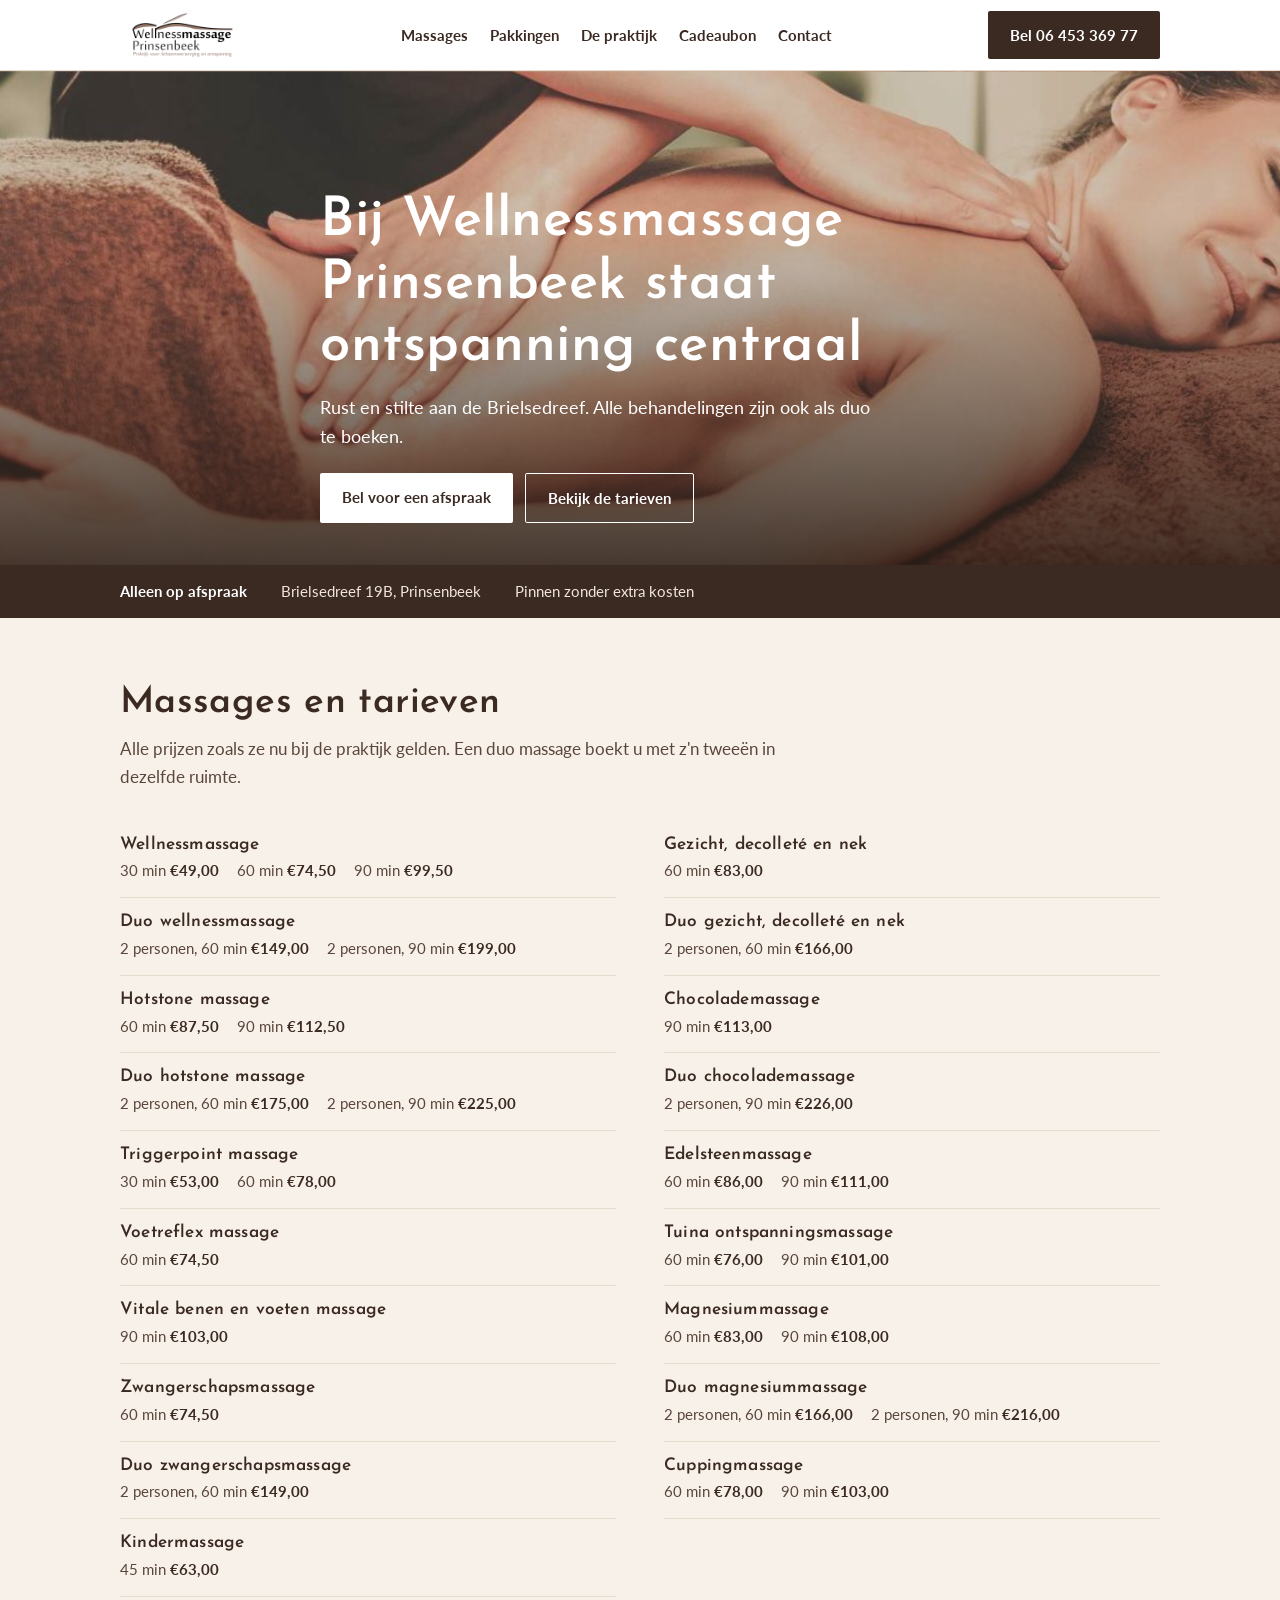
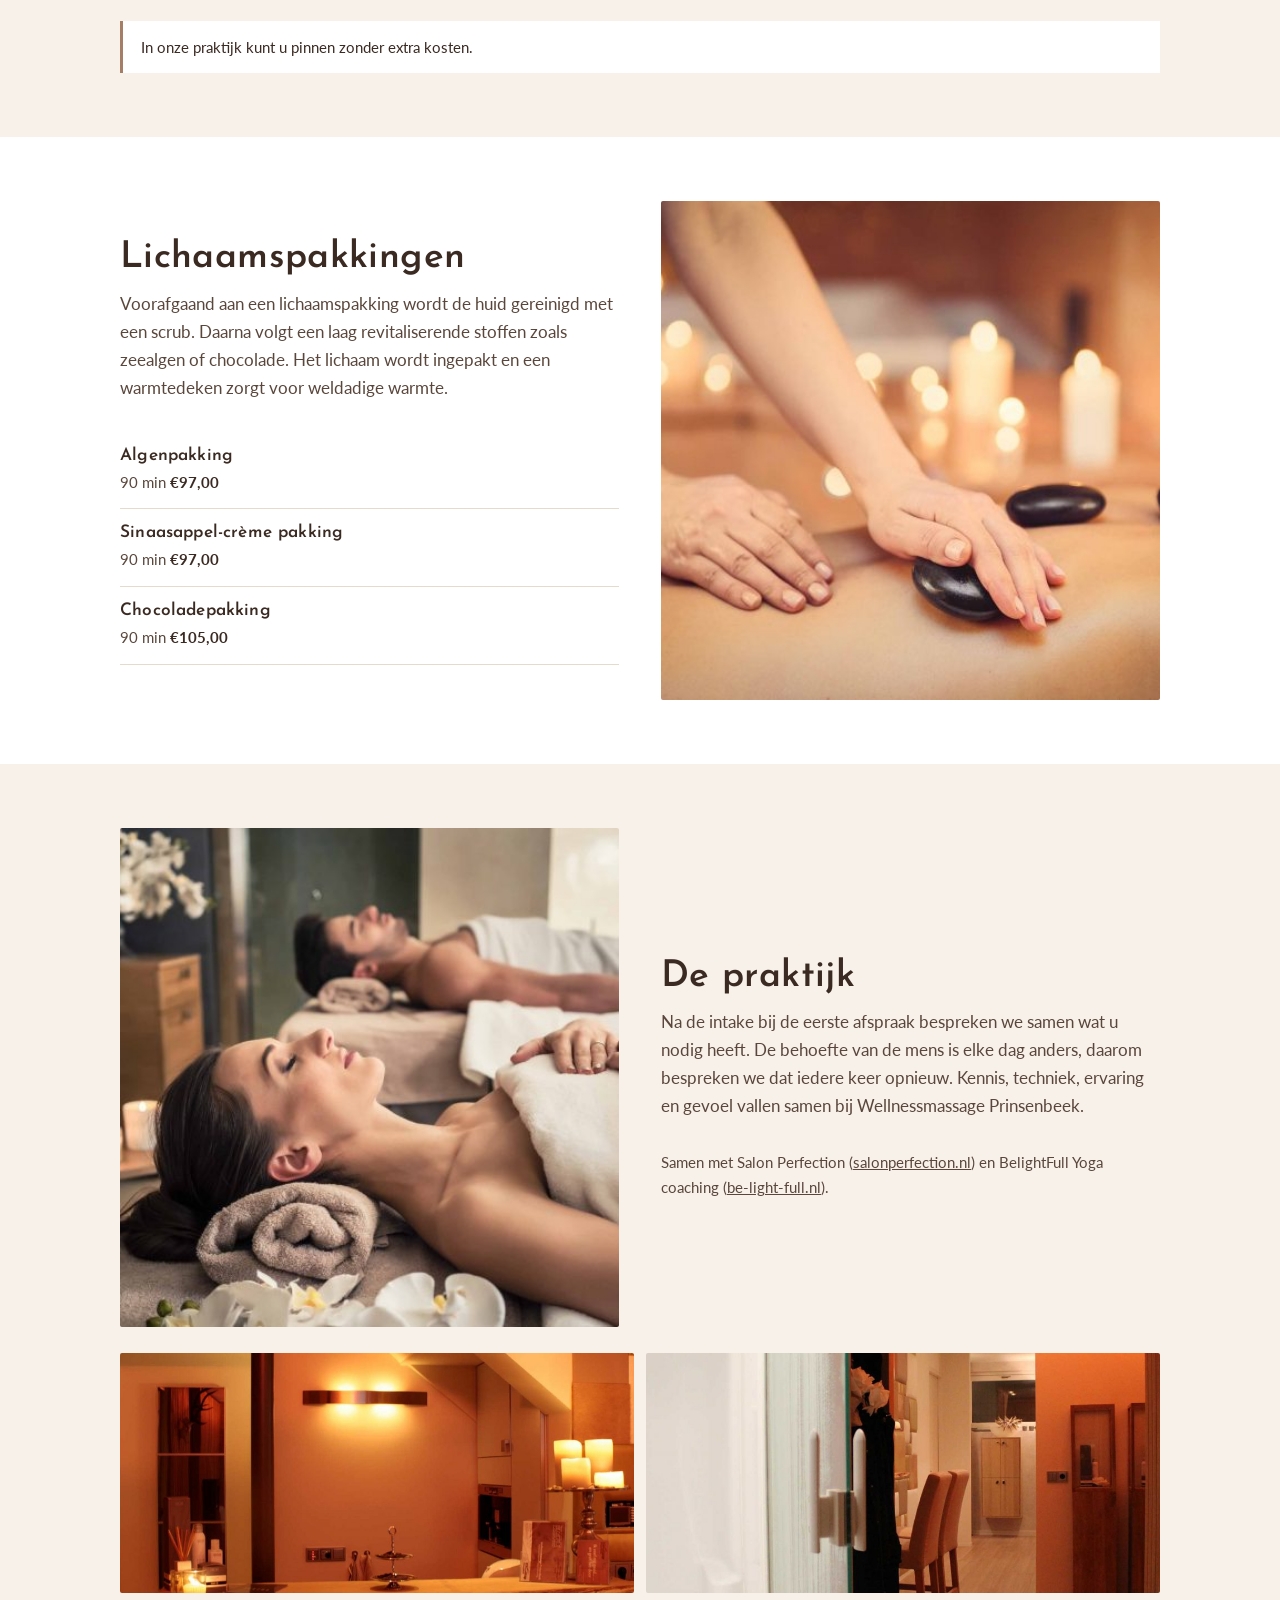
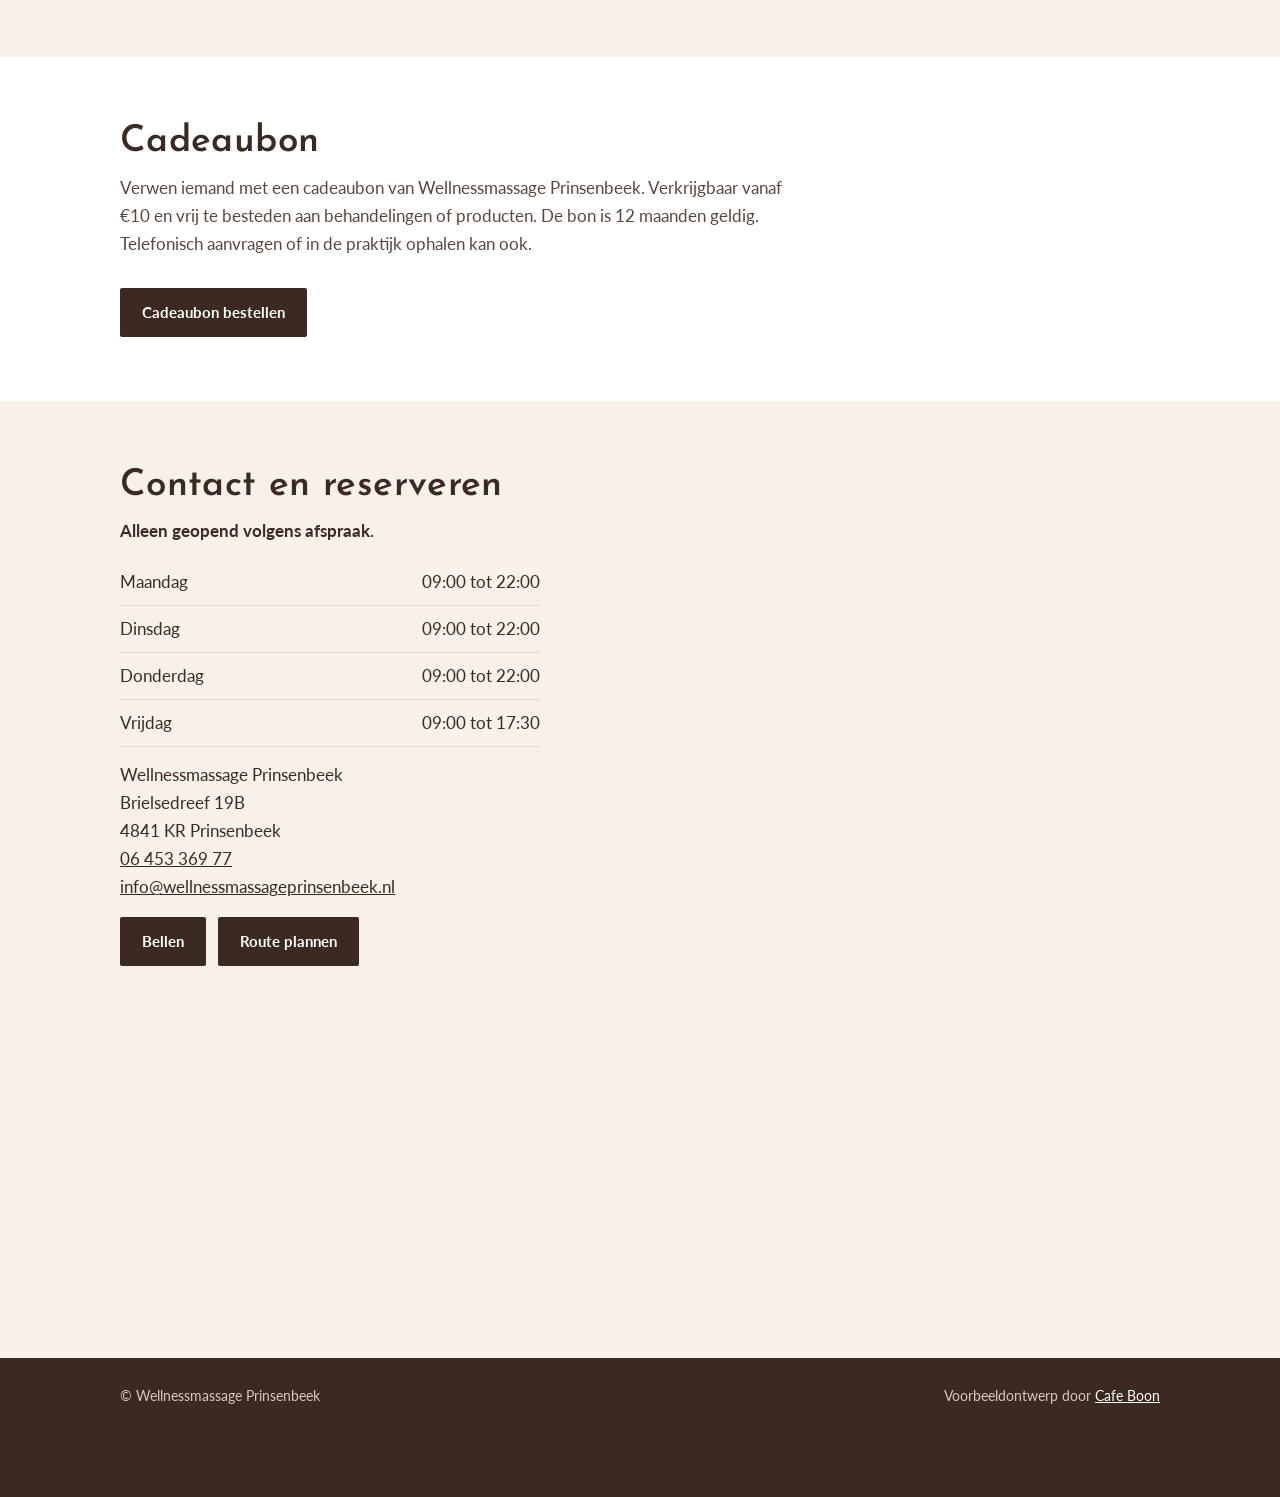
==== index.html @ ee611345 "Voorbeeldwebsite Wellnessmassage Prinsenbeek" ====
<!doctype html>
<html lang="nl"><head>
<meta charset="utf-8"><meta name="viewport" content="width=device-width,initial-scale=1">
<title>Wellnessmassage Prinsenbeek | Praktijk voor lichaamsverzorging en ontspanning</title>
<meta name="description" content="Wellnessmassage Prinsenbeek aan de Brielsedreef 19B. Alle massages en lichaamspakkingen met prijzen, ook als duo te boeken. Alleen op afspraak.">
<meta name="robots" content="noindex">
<meta property="og:title" content="Wellnessmassage Prinsenbeek"><meta property="og:description" content="Praktijk voor lichaamsverzorging en ontspanning in Prinsenbeek. Alle behandelingen ook als duo te boeken.">
<meta property="og:image" content="https://wellnessmassageprinsenbeek.cafeboon.com/images/og.jpg"><meta property="og:type" content="website">
<link rel="icon" href="images/favicon.png">
<link rel="preconnect" href="https://fonts.googleapis.com"><link rel="preconnect" href="https://fonts.gstatic.com" crossorigin>
<link href="https://fonts.googleapis.com/css2?family=Josefin+Sans:wght@600;700&family=Lato:wght@400;700&display=swap" rel="stylesheet">
<link rel="stylesheet" href="style.css">
</head><body>
<header><div class="wrap"><a href="#top"><img src="images/logo.png" alt="Wellnessmassage Prinsenbeek"></a>
<nav><a href="#massages">Massages</a><a href="#pakkingen">Pakkingen</a><a href="#praktijk">De praktijk</a><a href="#cadeaubon">Cadeaubon</a><a href="#contact">Contact</a></nav>
<a class="btn" href="tel:+31645336977">Bel 06 453 369 77</a></div></header>
<main id="top">
<div class="hero"><div class="wrap"><h1>Bij Wellnessmassage Prinsenbeek staat ontspanning centraal</h1>
<p>Rust en stilte aan de Brielsedreef. Alle behandelingen zijn ook als duo te boeken.</p>
<div class="acties"><a class="btn" href="tel:+31645336977">Bel voor een afspraak</a><a class="btn licht" href="#massages">Bekijk de tarieven</a></div></div></div>
<div class="info"><div class="wrap"><span><b>Alleen op afspraak</b></span><span>Brielsedreef 19B, Prinsenbeek</span><span>Pinnen zonder extra kosten</span></div></div>

<section id="massages"><div class="wrap"><h2>Massages en tarieven</h2>
<p class="intro">Alle prijzen zoals ze nu bij de praktijk gelden. Een duo massage boekt u met z&#39;n tweeën in dezelfde ruimte.</p>
<div class="prijzen"><div><div class="rij"><h3>Wellnessmassage</h3><div class="opties"><span>30 min<b>€49,00</b></span><span>60 min<b>€74,50</b></span><span>90 min<b>€99,50</b></span></div></div><div class="rij"><h3>Duo wellnessmassage</h3><div class="opties"><span>2 personen, 60 min<b>€149,00</b></span><span>2 personen, 90 min<b>€199,00</b></span></div></div><div class="rij"><h3>Hotstone massage</h3><div class="opties"><span>60 min<b>€87,50</b></span><span>90 min<b>€112,50</b></span></div></div><div class="rij"><h3>Duo hotstone massage</h3><div class="opties"><span>2 personen, 60 min<b>€175,00</b></span><span>2 personen, 90 min<b>€225,00</b></span></div></div><div class="rij"><h3>Triggerpoint massage</h3><div class="opties"><span>30 min<b>€53,00</b></span><span>60 min<b>€78,00</b></span></div></div><div class="rij"><h3>Voetreflex massage</h3><div class="opties"><span>60 min<b>€74,50</b></span></div></div><div class="rij"><h3>Vitale benen en voeten massage</h3><div class="opties"><span>90 min<b>€103,00</b></span></div></div><div class="rij"><h3>Zwangerschapsmassage</h3><div class="opties"><span>60 min<b>€74,50</b></span></div></div><div class="rij"><h3>Duo zwangerschapsmassage</h3><div class="opties"><span>2 personen, 60 min<b>€149,00</b></span></div></div><div class="rij"><h3>Kindermassage</h3><div class="opties"><span>45 min<b>€63,00</b></span></div></div></div><div><div class="rij"><h3>Gezicht, decolleté en nek</h3><div class="opties"><span>60 min<b>€83,00</b></span></div></div><div class="rij"><h3>Duo gezicht, decolleté en nek</h3><div class="opties"><span>2 personen, 60 min<b>€166,00</b></span></div></div><div class="rij"><h3>Chocolademassage</h3><div class="opties"><span>90 min<b>€113,00</b></span></div></div><div class="rij"><h3>Duo chocolademassage</h3><div class="opties"><span>2 personen, 90 min<b>€226,00</b></span></div></div><div class="rij"><h3>Edelsteenmassage</h3><div class="opties"><span>60 min<b>€86,00</b></span><span>90 min<b>€111,00</b></span></div></div><div class="rij"><h3>Tuina ontspanningsmassage</h3><div class="opties"><span>60 min<b>€76,00</b></span><span>90 min<b>€101,00</b></span></div></div><div class="rij"><h3>Magnesiummassage</h3><div class="opties"><span>60 min<b>€83,00</b></span><span>90 min<b>€108,00</b></span></div></div><div class="rij"><h3>Duo magnesiummassage</h3><div class="opties"><span>2 personen, 60 min<b>€166,00</b></span><span>2 personen, 90 min<b>€216,00</b></span></div></div><div class="rij"><h3>Cuppingmassage</h3><div class="opties"><span>60 min<b>€78,00</b></span><span>90 min<b>€103,00</b></span></div></div></div></div>
<p class="pin">In onze praktijk kunt u pinnen zonder extra kosten.</p></div></section>

<section id="pakkingen" class="wit"><div class="wrap"><div class="uit"><div>
<h2>Lichaamspakkingen</h2>
<p class="intro">Voorafgaand aan een lichaamspakking wordt de huid gereinigd met een scrub. Daarna volgt een laag revitaliserende stoffen zoals zeealgen of chocolade. Het lichaam wordt ingepakt en een warmtedeken zorgt voor weldadige warmte.</p>
<div><div class="rij"><h3>Algenpakking</h3><div class="opties"><span>90 min<b>€97,00</b></span></div></div><div class="rij"><h3>Sinaasappel-crème pakking</h3><div class="opties"><span>90 min<b>€97,00</b></span></div></div><div class="rij"><h3>Chocoladepakking</h3><div class="opties"><span>90 min<b>€105,00</b></span></div></div></div></div>
<img src="images/hotstone.jpg" alt="Hotstone massage" loading="lazy"></div></div></section>

<section id="praktijk"><div class="wrap"><div class="uit"><img src="images/duo.jpg" alt="Duo massage" loading="lazy"><div>
<h2>De praktijk</h2>
<p class="intro">Na de intake bij de eerste afspraak bespreken we samen wat u nodig heeft. De behoefte van de mens is elke dag anders, daarom bespreken we dat iedere keer opnieuw. Kennis, techniek, ervaring en gevoel vallen samen bij Wellnessmassage Prinsenbeek.</p>
<p class="partners">Samen met Salon Perfection (<a href="https://salonperfection.nl" rel="noopener">salonperfection.nl</a>) en BelightFull Yoga coaching (<a href="https://be-light-full.nl" rel="noopener">be-light-full.nl</a>).</p></div></div>
<div class="fotos"><img src="images/foto3.jpg" alt="Binnenkant van de praktijk" loading="lazy"><img src="images/foto4.jpg" alt="Gang in de praktijk" loading="lazy"></div></div></section>

<section id="cadeaubon" class="wit"><div class="wrap"><h2>Cadeaubon</h2>
<p class="intro">Verwen iemand met een cadeaubon van Wellnessmassage Prinsenbeek. Verkrijgbaar vanaf €10 en vrij te besteden aan behandelingen of producten. De bon is 12 maanden geldig. Telefonisch aanvragen of in de praktijk ophalen kan ook.</p>
<a class="btn" href="tel:+31645336977">Cadeaubon bestellen</a></div></section>

<section id="contact"><div class="wrap"><div class="contact"><div>
<h2>Contact en reserveren</h2>
<p><b>Alleen geopend volgens afspraak.</b></p>
<table class="uren" id="uren">
<tr data-d="1"><td>Maandag</td><td>09:00 tot 22:00</td></tr>
<tr data-d="2"><td>Dinsdag</td><td>09:00 tot 22:00</td></tr>
<tr data-d="4"><td>Donderdag</td><td>09:00 tot 22:00</td></tr>
<tr data-d="5"><td>Vrijdag</td><td>09:00 tot 17:30</td></tr></table>
<p>Wellnessmassage Prinsenbeek<br>Brielsedreef 19B<br>4841 KR Prinsenbeek<br>
<a href="tel:+31645336977">06 453 369 77</a><br><a href="mailto:info@wellnessmassageprinsenbeek.nl">info@wellnessmassageprinsenbeek.nl</a></p>
<div class="kaartlijn"><a class="btn" href="tel:+31645336977">Bellen</a>
<a class="btn" href="https://www.google.com/maps/dir/?api=1&destination=Brielsedreef+19B+4841+KR+Prinsenbeek" rel="noopener">Route plannen</a></div>
<iframe title="Kaart" loading="lazy" src="https://maps.google.com/maps?q=Brielsedreef+19B+4841+KR+Prinsenbeek&output=embed"></iframe></div></div></section>
</main>
<footer><div class="wrap"><span>&copy; Wellnessmassage Prinsenbeek</span><span>Voorbeeldontwerp door <a href="https://cafeboon.com">Cafe Boon</a></span></div></footer>
<div class="balk"><a href="tel:+31645336977">Bel</a><a href="https://www.google.com/maps/dir/?api=1&destination=Brielsedreef+19B+4841+KR+Prinsenbeek">Route</a><a href="#massages">Tarieven</a></div>
<script>var d=new Date().getDay(),r=document.querySelector('#uren tr[data-d="'+d+'"]');if(r)r.className='vandaag';</script>
</body></html>
---- style.css ----
:root{--bruin:#3b2a22;--tan:#a47f66;--tan-d:#7d5c47;--room:#f7f1ea;--wit:#fff;--lijn:#e6dacd}
*{box-sizing:border-box;margin:0;padding:0}
html{scroll-behavior:smooth}
body{font-family:'Lato',sans-serif;color:var(--bruin);background:var(--room);line-height:1.65;font-size:17px}
img{max-width:100%;display:block}
a{color:inherit}
h1,h2,h3{font-family:'Josefin Sans',sans-serif;font-weight:600;line-height:1.15;letter-spacing:.01em}
.wrap{max-width:1080px;margin:0 auto;padding:0 20px}
header{background:var(--wit);border-bottom:1px solid var(--lijn);position:sticky;top:0;z-index:10}
header .wrap{display:flex;align-items:center;justify-content:space-between;gap:16px;padding-top:8px;padding-bottom:8px}
header img{height:54px;width:auto}
nav{display:flex;gap:22px;font-size:15px}
nav a{text-decoration:none;font-weight:700}
nav a:hover{color:var(--tan-d)}
.btn{display:inline-block;background:var(--bruin);color:#fff;padding:12px 22px;border-radius:2px;text-decoration:none;font-weight:700;font-size:15px}
.btn:hover{background:var(--tan-d)}
.btn.licht{background:transparent;border:1px solid #fff}
.hero{position:relative;color:#fff;min-height:440px;display:flex;align-items:flex-end;background:#2a1d17 url(images/hero.jpg) center/cover}
.hero:before{content:"";position:absolute;inset:0;background:linear-gradient(0deg,rgba(35,22,16,.82),rgba(35,22,16,.15) 70%)}
.hero .wrap{position:relative;padding-bottom:42px;padding-top:120px}
.hero h1{font-size:clamp(2rem,5vw,3.4rem);max-width:640px}
.hero p{max-width:560px;margin:14px 0 22px;font-size:1.1rem}
.hero .acties{display:flex;gap:12px;flex-wrap:wrap}
.hero .btn:not(.licht){background:#fff;color:var(--bruin)}
.info{background:var(--bruin);color:#f1e6da;font-size:15px}
.info .wrap{display:flex;gap:10px 34px;flex-wrap:wrap;padding-top:14px;padding-bottom:14px}
.info b{color:#fff}
section{padding:64px 0}
section h2{font-size:clamp(1.7rem,3.5vw,2.3rem);margin-bottom:10px}
.intro{max-width:680px;margin-bottom:30px;color:#5a463b}
.uit{display:grid;grid-template-columns:1fr 1fr;gap:42px;align-items:center}
.uit img{width:100%;border-radius:2px}
.prijzen{display:grid;grid-template-columns:1fr 1fr;gap:0 48px}
.rij{border-bottom:1px solid var(--lijn);padding:14px 0}
.rij h3{font-size:1.08rem;margin-bottom:4px}
.rij .opties{display:flex;flex-wrap:wrap;gap:4px 18px;font-size:15px;color:#5a463b}
.rij .opties span b{color:var(--bruin);margin-left:4px}
.groep{font-family:'Josefin Sans',sans-serif;font-weight:600;font-size:1.3rem;margin:34px 0 4px;color:var(--tan-d)}
.groep:first-child{margin-top:0}
.pin{margin-top:24px;background:var(--wit);border-left:3px solid var(--tan);padding:14px 18px;font-size:15px}
.wit{background:var(--wit)}
.fotos{display:grid;grid-template-columns:1fr 1fr;gap:12px;margin-top:26px}
.fotos img{width:100%;height:240px;object-fit:cover;border-radius:2px}
.uren{width:100%;max-width:420px;border-collapse:collapse;margin:14px 0}
.uren td{padding:9px 0;border-bottom:1px solid var(--lijn)}
.uren td:last-child{text-align:right}
.uren tr.vandaag{font-weight:700;color:var(--tan-d)}
.contact{display:grid;grid-template-columns:1fr 1fr;gap:42px}
.contact iframe{width:100%;height:320px;border:0;border-radius:2px}
.kaartlijn{display:flex;gap:12px;flex-wrap:wrap;margin-top:16px}
.partners{font-size:15px;color:#5a463b;margin-top:22px}
footer{background:var(--bruin);color:#d9c9b9;font-size:14px;padding:26px 0 90px}
footer .wrap{display:flex;justify-content:space-between;gap:12px;flex-wrap:wrap}
footer a{color:#fff}
.balk{display:none}
@media(max-width:760px){
 nav{display:none}
 .uit,.prijzen,.contact{grid-template-columns:1fr;gap:26px}
 .fotos img{height:150px}
 section{padding:46px 0}
 .balk{display:flex;position:fixed;left:0;right:0;bottom:0;z-index:20;background:var(--bruin);border-top:1px solid #000}
 .balk a{flex:1;text-align:center;color:#fff;text-decoration:none;font-weight:700;padding:14px 4px;font-size:15px}
 .balk a+a{border-left:1px solid #5b463a}
}
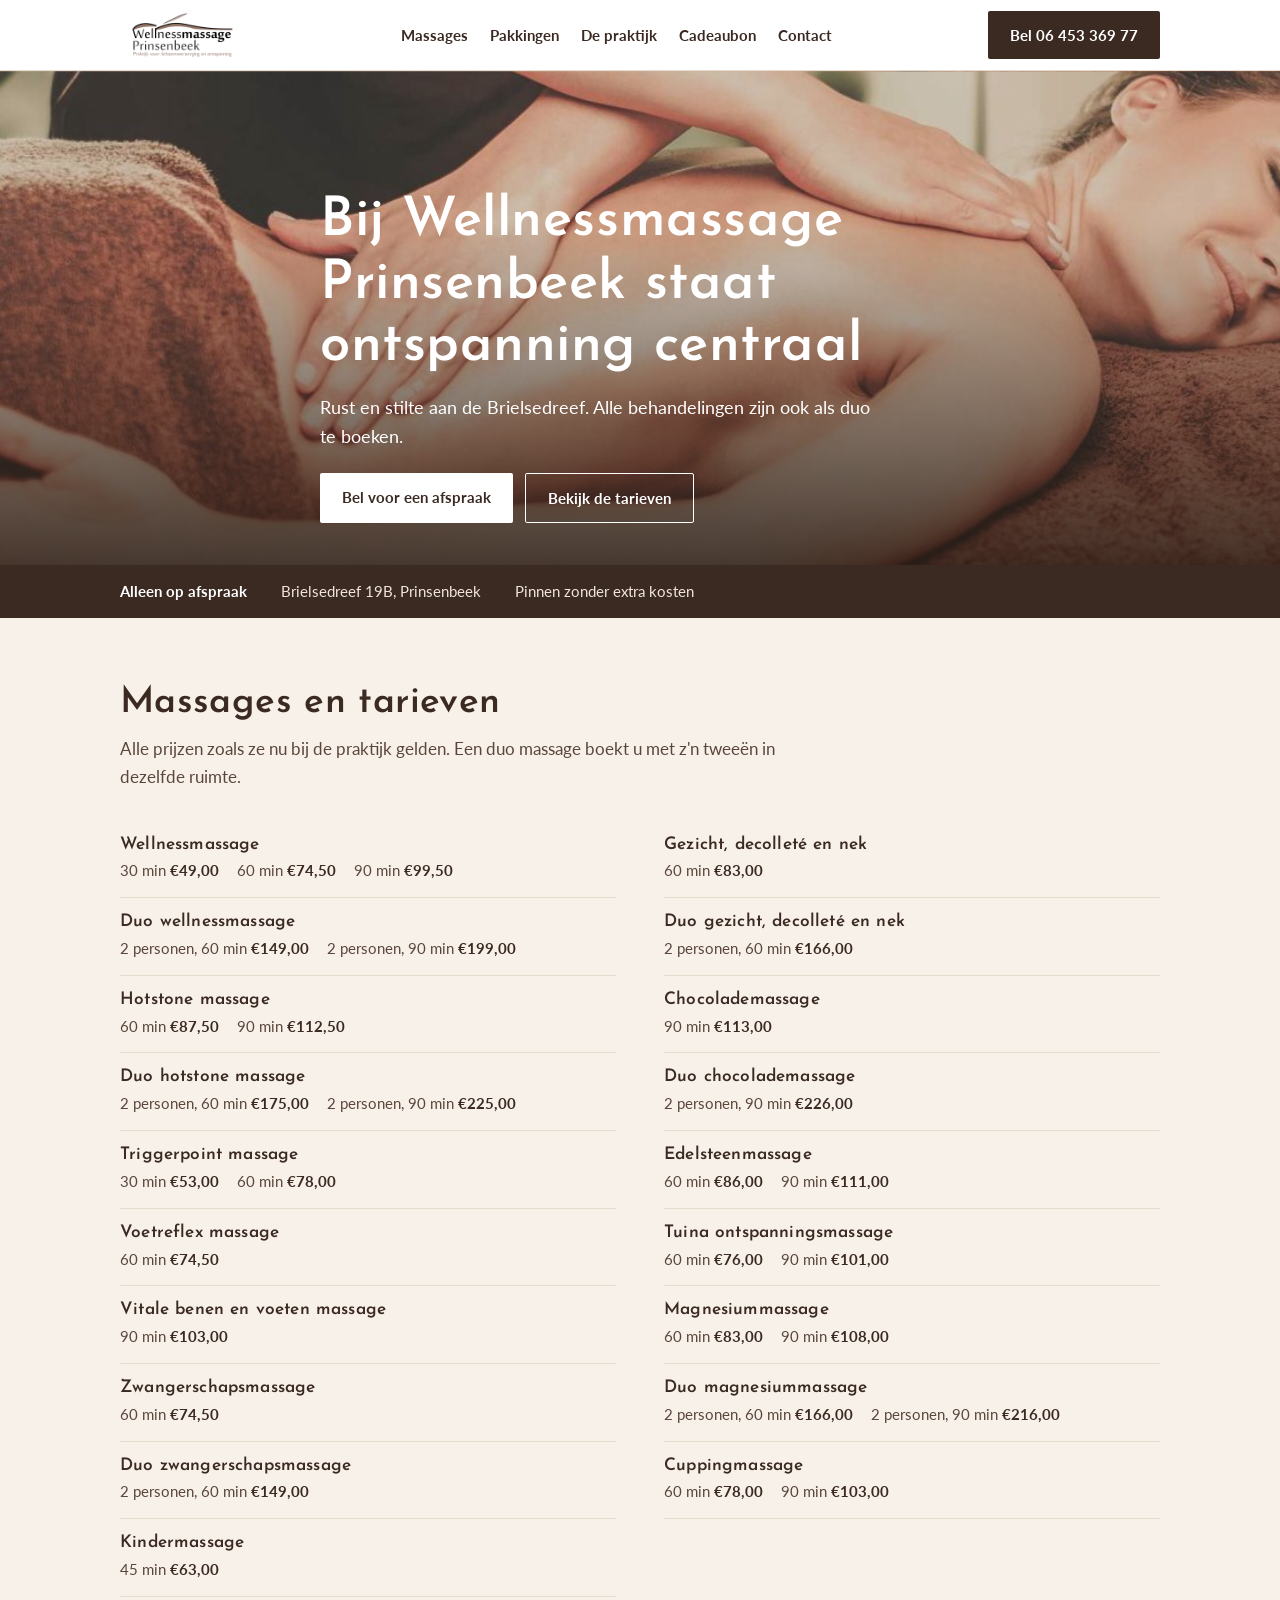
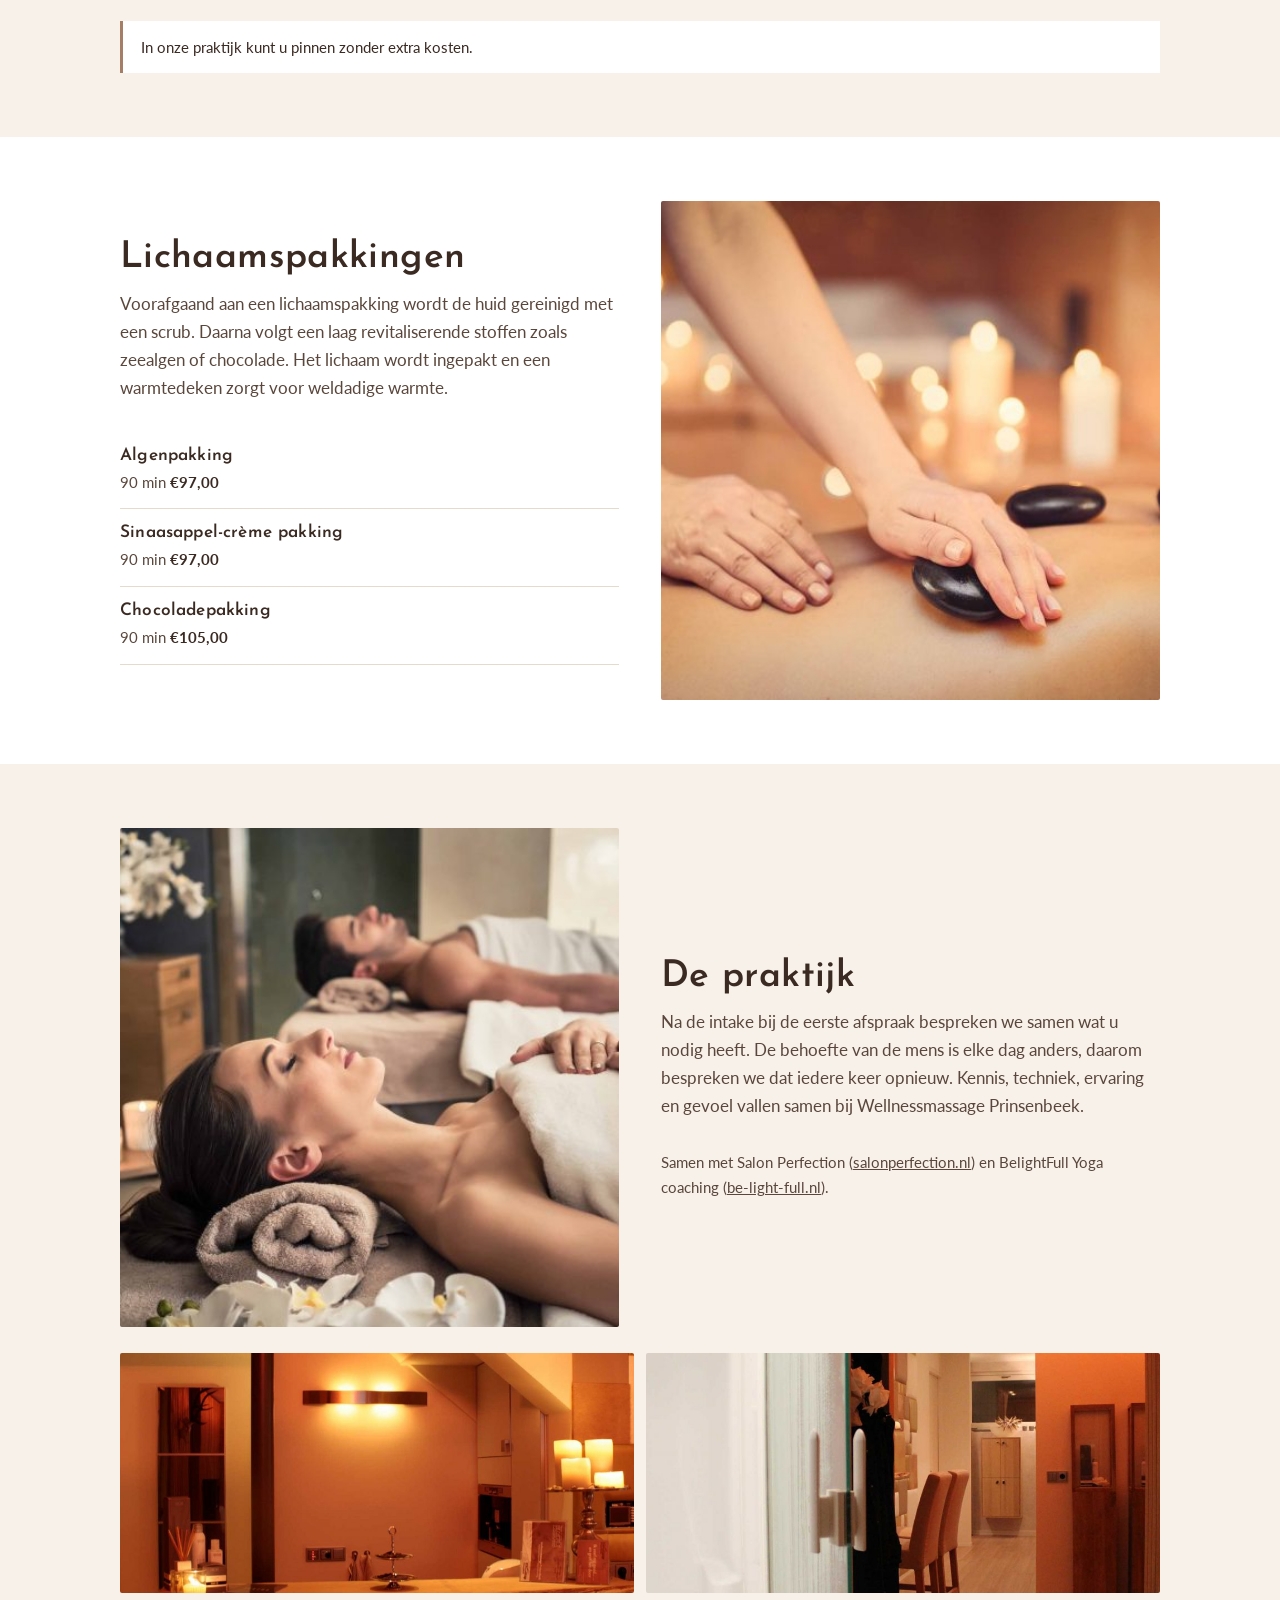
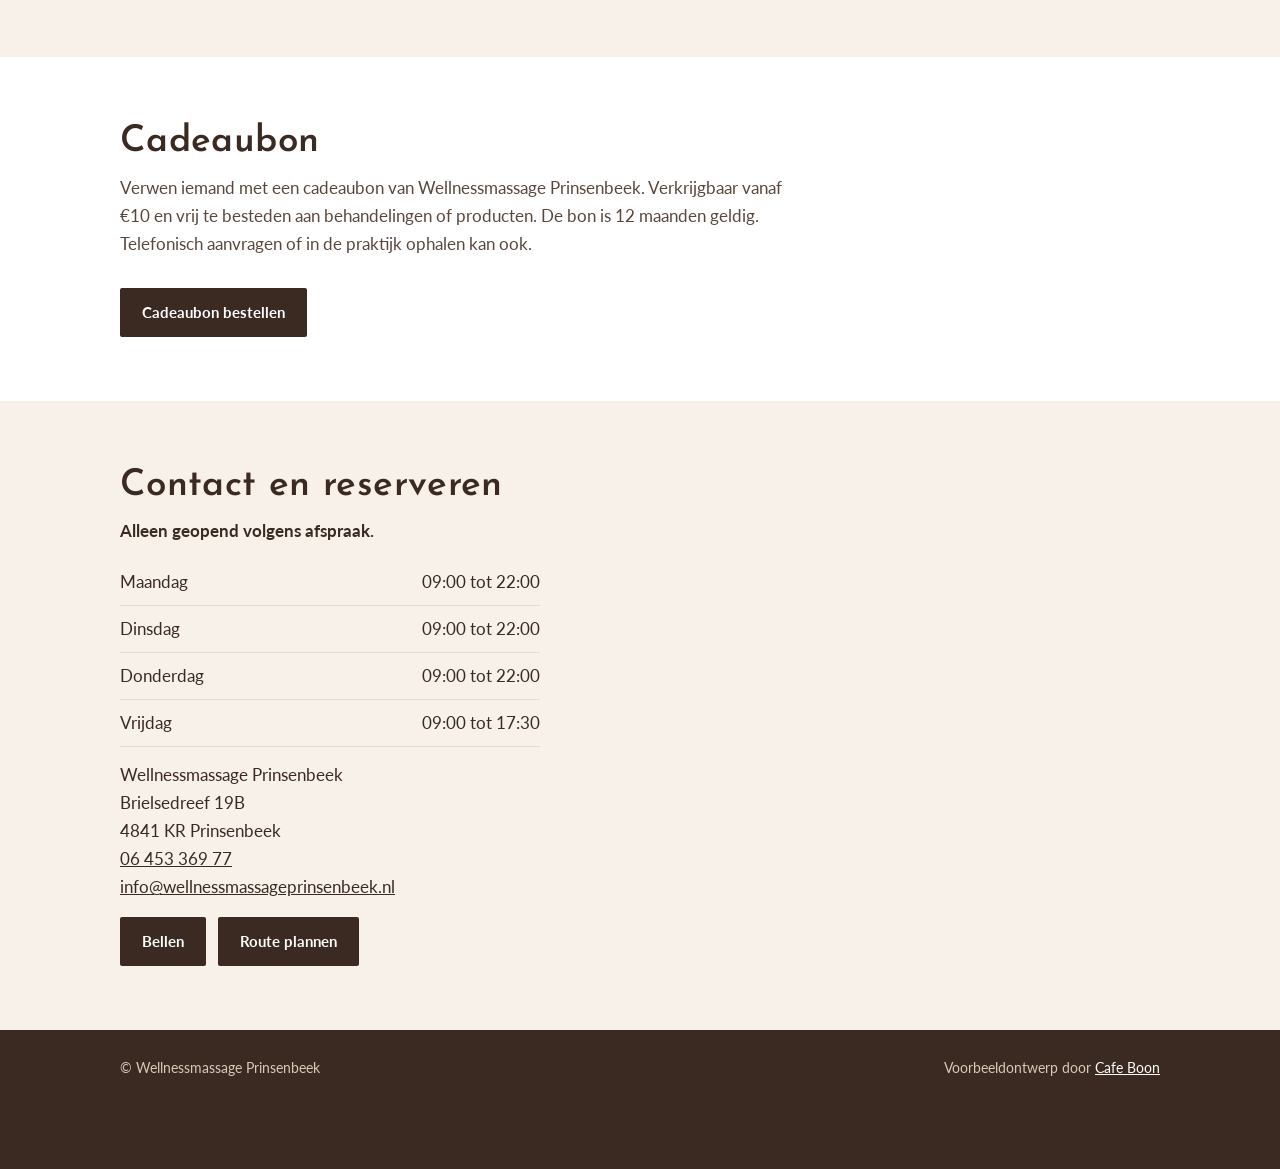
==== commit 990322b3: "Contactblok netjes afgesloten" ====
--- a/index.html
+++ b/index.html
@@ -53,6 +53,7 @@
 <a href="tel:+31645336977">06 453 369 77</a><br><a href="mailto:info@wellnessmassageprinsenbeek.nl">info@wellnessmassageprinsenbeek.nl</a></p>
 <div class="kaartlijn"><a class="btn" href="tel:+31645336977">Bellen</a>
 <a class="btn" href="https://www.google.com/maps/dir/?api=1&destination=Brielsedreef+19B+4841+KR+Prinsenbeek" rel="noopener">Route plannen</a></div>
+</div>
 <iframe title="Kaart" loading="lazy" src="https://maps.google.com/maps?q=Brielsedreef+19B+4841+KR+Prinsenbeek&output=embed"></iframe></div></div></section>
 </main>
 <footer><div class="wrap"><span>&copy; Wellnessmassage Prinsenbeek</span><span>Voorbeeldontwerp door <a href="https://cafeboon.com">Cafe Boon</a></span></div></footer>
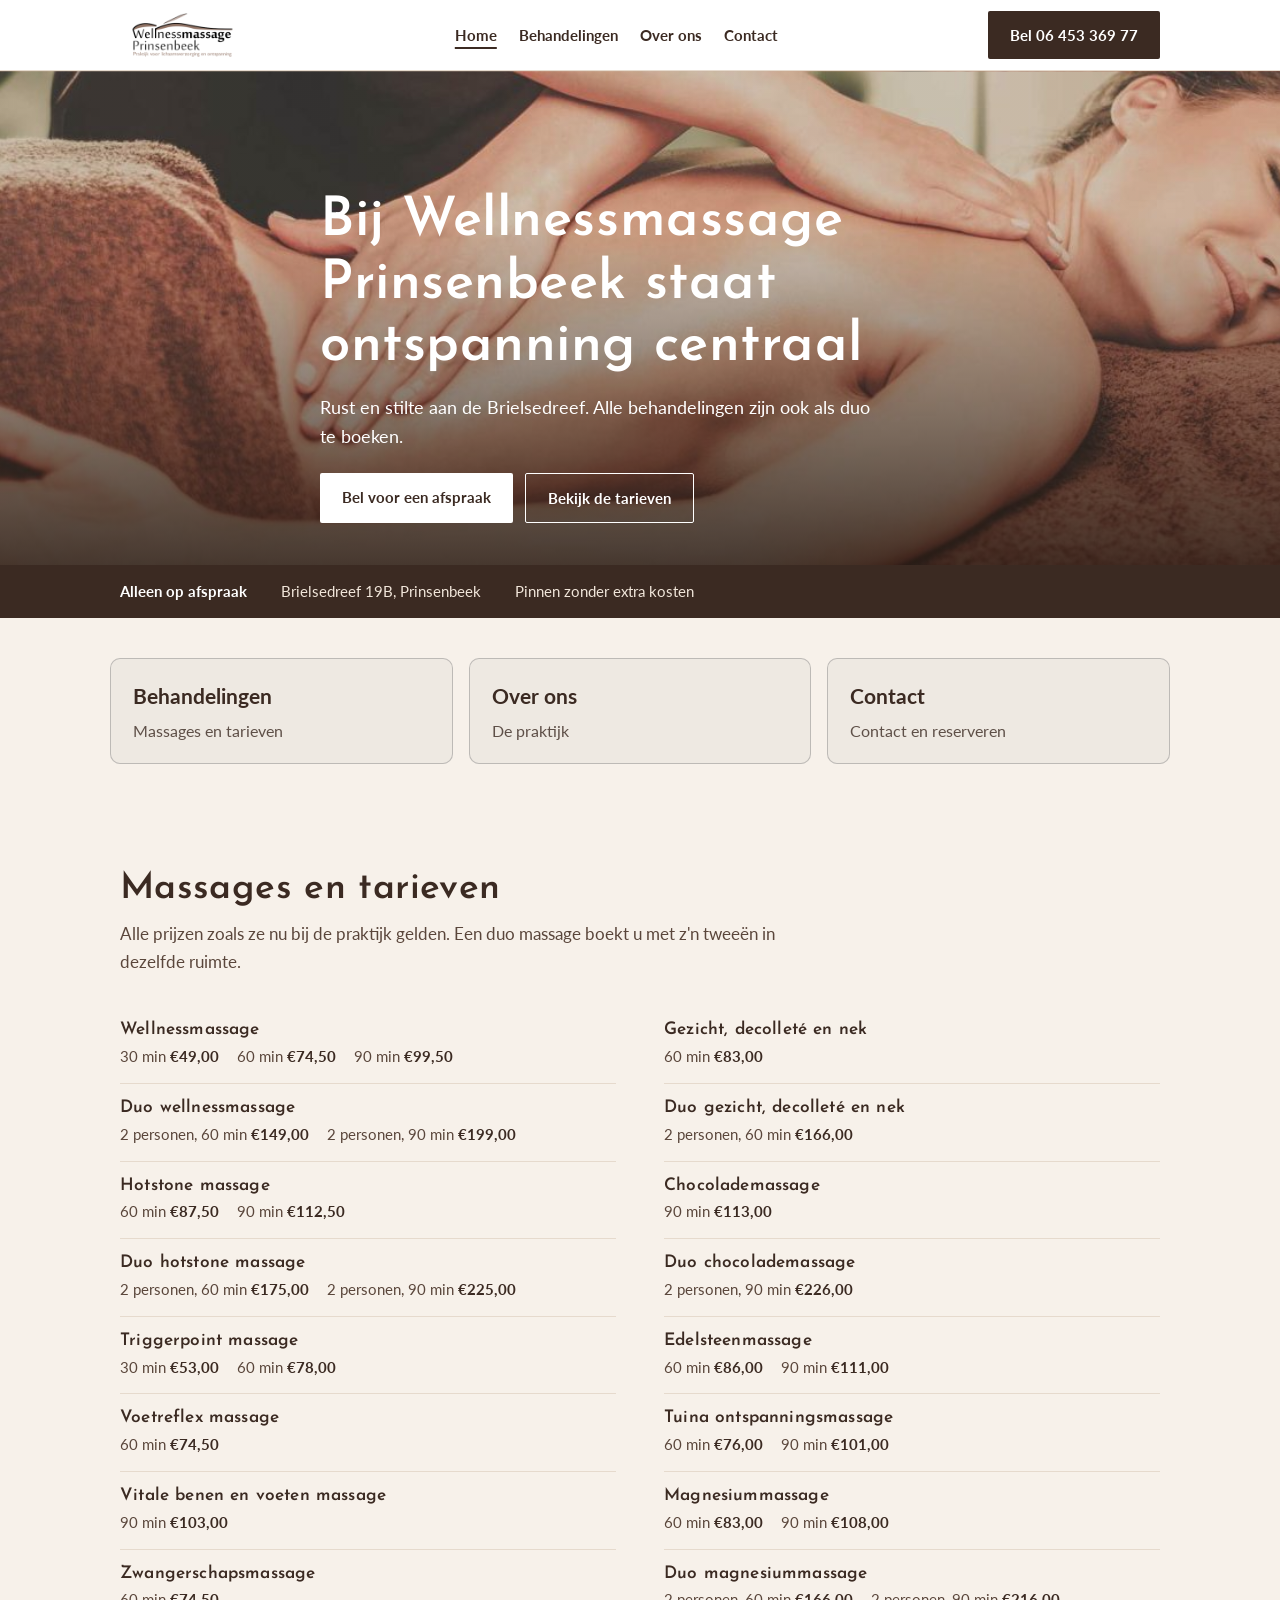
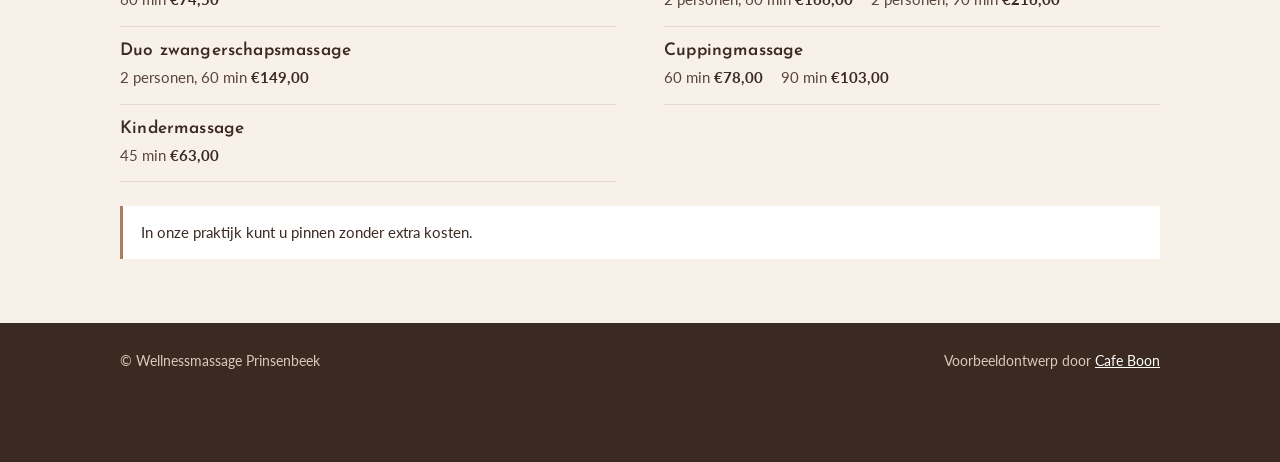
==== commit 1ae6cc9f: "Website opgedeeld in meerdere pagina's" ====
--- a/index.html
+++ b/index.html
@@ -11,52 +11,22 @@
 <link href="https://fonts.googleapis.com/css2?family=Josefin+Sans:wght@600;700&family=Lato:wght@400;700&display=swap" rel="stylesheet">
 <link rel="stylesheet" href="style.css">
 </head><body>
-<header><div class="wrap"><a href="#top"><img src="images/logo.png" alt="Wellnessmassage Prinsenbeek"></a>
-<nav><a href="#massages">Massages</a><a href="#pakkingen">Pakkingen</a><a href="#praktijk">De praktijk</a><a href="#cadeaubon">Cadeaubon</a><a href="#contact">Contact</a></nav>
+<header><div class="wrap"><a href="index.html"><img alt="Wellnessmassage Prinsenbeek" src="images/logo.png"/></a>
+<nav><a aria-current="page" href="index.html">Home</a><a href="aanbod.html">Behandelingen</a><a href="over.html">Over ons</a><a href="contact.html">Contact</a></nav>
 <a class="btn" href="tel:+31645336977">Bel 06 453 369 77</a></div></header>
+<div aria-label="Pagina's" class="sn-bar" role="navigation"><a aria-current="page" class="sn-link" href="index.html">Home</a><a class="sn-link" href="aanbod.html">Behandelingen</a><a class="sn-link" href="over.html">Over ons</a><a class="sn-link" href="contact.html">Contact</a></div>
 <main id="top">
 <div class="hero"><div class="wrap"><h1>Bij Wellnessmassage Prinsenbeek staat ontspanning centraal</h1>
 <p>Rust en stilte aan de Brielsedreef. Alle behandelingen zijn ook als duo te boeken.</p>
-<div class="acties"><a class="btn" href="tel:+31645336977">Bel voor een afspraak</a><a class="btn licht" href="#massages">Bekijk de tarieven</a></div></div></div>
+<div class="acties"><a class="btn" href="tel:+31645336977">Bel voor een afspraak</a><a class="btn licht" href="aanbod.html">Bekijk de tarieven</a></div></div></div>
 <div class="info"><div class="wrap"><span><b>Alleen op afspraak</b></span><span>Brielsedreef 19B, Prinsenbeek</span><span>Pinnen zonder extra kosten</span></div></div>
-
-<section id="massages"><div class="wrap"><h2>Massages en tarieven</h2>
-<p class="intro">Alle prijzen zoals ze nu bij de praktijk gelden. Een duo massage boekt u met z&#39;n tweeën in dezelfde ruimte.</p>
+<div class="sn-cards"><a class="sn-card" href="aanbod.html"><strong>Behandelingen</strong><span>Massages en tarieven</span></a><a class="sn-card" href="over.html"><strong>Over ons</strong><span>De praktijk</span></a><a class="sn-card" href="contact.html"><strong>Contact</strong><span>Contact en reserveren</span></a></div>
+<section><div class="wrap"><h2>Massages en tarieven</h2>
+<p class="intro">Alle prijzen zoals ze nu bij de praktijk gelden. Een duo massage boekt u met z'n tweeën in dezelfde ruimte.</p>
 <div class="prijzen"><div><div class="rij"><h3>Wellnessmassage</h3><div class="opties"><span>30 min<b>€49,00</b></span><span>60 min<b>€74,50</b></span><span>90 min<b>€99,50</b></span></div></div><div class="rij"><h3>Duo wellnessmassage</h3><div class="opties"><span>2 personen, 60 min<b>€149,00</b></span><span>2 personen, 90 min<b>€199,00</b></span></div></div><div class="rij"><h3>Hotstone massage</h3><div class="opties"><span>60 min<b>€87,50</b></span><span>90 min<b>€112,50</b></span></div></div><div class="rij"><h3>Duo hotstone massage</h3><div class="opties"><span>2 personen, 60 min<b>€175,00</b></span><span>2 personen, 90 min<b>€225,00</b></span></div></div><div class="rij"><h3>Triggerpoint massage</h3><div class="opties"><span>30 min<b>€53,00</b></span><span>60 min<b>€78,00</b></span></div></div><div class="rij"><h3>Voetreflex massage</h3><div class="opties"><span>60 min<b>€74,50</b></span></div></div><div class="rij"><h3>Vitale benen en voeten massage</h3><div class="opties"><span>90 min<b>€103,00</b></span></div></div><div class="rij"><h3>Zwangerschapsmassage</h3><div class="opties"><span>60 min<b>€74,50</b></span></div></div><div class="rij"><h3>Duo zwangerschapsmassage</h3><div class="opties"><span>2 personen, 60 min<b>€149,00</b></span></div></div><div class="rij"><h3>Kindermassage</h3><div class="opties"><span>45 min<b>€63,00</b></span></div></div></div><div><div class="rij"><h3>Gezicht, decolleté en nek</h3><div class="opties"><span>60 min<b>€83,00</b></span></div></div><div class="rij"><h3>Duo gezicht, decolleté en nek</h3><div class="opties"><span>2 personen, 60 min<b>€166,00</b></span></div></div><div class="rij"><h3>Chocolademassage</h3><div class="opties"><span>90 min<b>€113,00</b></span></div></div><div class="rij"><h3>Duo chocolademassage</h3><div class="opties"><span>2 personen, 90 min<b>€226,00</b></span></div></div><div class="rij"><h3>Edelsteenmassage</h3><div class="opties"><span>60 min<b>€86,00</b></span><span>90 min<b>€111,00</b></span></div></div><div class="rij"><h3>Tuina ontspanningsmassage</h3><div class="opties"><span>60 min<b>€76,00</b></span><span>90 min<b>€101,00</b></span></div></div><div class="rij"><h3>Magnesiummassage</h3><div class="opties"><span>60 min<b>€83,00</b></span><span>90 min<b>€108,00</b></span></div></div><div class="rij"><h3>Duo magnesiummassage</h3><div class="opties"><span>2 personen, 60 min<b>€166,00</b></span><span>2 personen, 90 min<b>€216,00</b></span></div></div><div class="rij"><h3>Cuppingmassage</h3><div class="opties"><span>60 min<b>€78,00</b></span><span>90 min<b>€103,00</b></span></div></div></div></div>
 <p class="pin">In onze praktijk kunt u pinnen zonder extra kosten.</p></div></section>
-
-<section id="pakkingen" class="wit"><div class="wrap"><div class="uit"><div>
-<h2>Lichaamspakkingen</h2>
-<p class="intro">Voorafgaand aan een lichaamspakking wordt de huid gereinigd met een scrub. Daarna volgt een laag revitaliserende stoffen zoals zeealgen of chocolade. Het lichaam wordt ingepakt en een warmtedeken zorgt voor weldadige warmte.</p>
-<div><div class="rij"><h3>Algenpakking</h3><div class="opties"><span>90 min<b>€97,00</b></span></div></div><div class="rij"><h3>Sinaasappel-crème pakking</h3><div class="opties"><span>90 min<b>€97,00</b></span></div></div><div class="rij"><h3>Chocoladepakking</h3><div class="opties"><span>90 min<b>€105,00</b></span></div></div></div></div>
-<img src="images/hotstone.jpg" alt="Hotstone massage" loading="lazy"></div></div></section>
-
-<section id="praktijk"><div class="wrap"><div class="uit"><img src="images/duo.jpg" alt="Duo massage" loading="lazy"><div>
-<h2>De praktijk</h2>
-<p class="intro">Na de intake bij de eerste afspraak bespreken we samen wat u nodig heeft. De behoefte van de mens is elke dag anders, daarom bespreken we dat iedere keer opnieuw. Kennis, techniek, ervaring en gevoel vallen samen bij Wellnessmassage Prinsenbeek.</p>
-<p class="partners">Samen met Salon Perfection (<a href="https://salonperfection.nl" rel="noopener">salonperfection.nl</a>) en BelightFull Yoga coaching (<a href="https://be-light-full.nl" rel="noopener">be-light-full.nl</a>).</p></div></div>
-<div class="fotos"><img src="images/foto3.jpg" alt="Binnenkant van de praktijk" loading="lazy"><img src="images/foto4.jpg" alt="Gang in de praktijk" loading="lazy"></div></div></section>
-
-<section id="cadeaubon" class="wit"><div class="wrap"><h2>Cadeaubon</h2>
-<p class="intro">Verwen iemand met een cadeaubon van Wellnessmassage Prinsenbeek. Verkrijgbaar vanaf €10 en vrij te besteden aan behandelingen of producten. De bon is 12 maanden geldig. Telefonisch aanvragen of in de praktijk ophalen kan ook.</p>
-<a class="btn" href="tel:+31645336977">Cadeaubon bestellen</a></div></section>
-
-<section id="contact"><div class="wrap"><div class="contact"><div>
-<h2>Contact en reserveren</h2>
-<p><b>Alleen geopend volgens afspraak.</b></p>
-<table class="uren" id="uren">
-<tr data-d="1"><td>Maandag</td><td>09:00 tot 22:00</td></tr>
-<tr data-d="2"><td>Dinsdag</td><td>09:00 tot 22:00</td></tr>
-<tr data-d="4"><td>Donderdag</td><td>09:00 tot 22:00</td></tr>
-<tr data-d="5"><td>Vrijdag</td><td>09:00 tot 17:30</td></tr></table>
-<p>Wellnessmassage Prinsenbeek<br>Brielsedreef 19B<br>4841 KR Prinsenbeek<br>
-<a href="tel:+31645336977">06 453 369 77</a><br><a href="mailto:info@wellnessmassageprinsenbeek.nl">info@wellnessmassageprinsenbeek.nl</a></p>
-<div class="kaartlijn"><a class="btn" href="tel:+31645336977">Bellen</a>
-<a class="btn" href="https://www.google.com/maps/dir/?api=1&destination=Brielsedreef+19B+4841+KR+Prinsenbeek" rel="noopener">Route plannen</a></div>
-</div>
-<iframe title="Kaart" loading="lazy" src="https://maps.google.com/maps?q=Brielsedreef+19B+4841+KR+Prinsenbeek&output=embed"></iframe></div></div></section>
 </main>
-<footer><div class="wrap"><span>&copy; Wellnessmassage Prinsenbeek</span><span>Voorbeeldontwerp door <a href="https://cafeboon.com">Cafe Boon</a></span></div></footer>
-<div class="balk"><a href="tel:+31645336977">Bel</a><a href="https://www.google.com/maps/dir/?api=1&destination=Brielsedreef+19B+4841+KR+Prinsenbeek">Route</a><a href="#massages">Tarieven</a></div>
-<script>var d=new Date().getDay(),r=document.querySelector('#uren tr[data-d="'+d+'"]');if(r)r.className='vandaag';</script>
-</body></html>+<footer><div class="wrap"><span>© Wellnessmassage Prinsenbeek</span><span>Voorbeeldontwerp door <a href="https://cafeboon.com">Cafe Boon</a></span></div></footer>
+<div class="balk"><a href="tel:+31645336977">Bel</a><a href="https://www.google.com/maps/dir/?api=1&amp;destination=Brielsedreef+19B+4841+KR+Prinsenbeek">Route</a><a href="aanbod.html">Tarieven</a></div>
+<script>try{var d=new Date().getDay(),r=document.querySelector('#uren tr[data-d="'+d+'"]');if(r)r.className='vandaag';}catch(e){}</script>
+</body></html>
--- a/style.css
+++ b/style.css
@@ -62,3 +62,17 @@
  .balk a{flex:1;text-align:center;color:#fff;text-decoration:none;font-weight:700;padding:14px 4px;font-size:15px}
  .balk a+a{border-left:1px solid #5b463a}
 }
+/* sitenav:start */
+.sn-bar{display:none;gap:6px;overflow-x:auto;white-space:nowrap;-webkit-overflow-scrolling:touch;padding:8px 12px;background:inherit;color:inherit;font:inherit;line-height:1.2;border-bottom:1px solid rgba(128,128,128,.35);box-sizing:border-box;max-width:100%}
+.sn-bar a.sn-link{flex:0 0 auto;padding:9px 15px;border-radius:999px;color:inherit;text-decoration:none;font-size:15px;font-weight:600;letter-spacing:0;text-transform:none;margin:0}
+.sn-bar a.sn-link[aria-current="page"]{background:rgba(128,128,128,.2);box-shadow:inset 0 -2px 0 currentColor}
+@media(max-width:760px){.sn-bar{display:flex}}
+nav a[aria-current="page"]:not(.cta):not(.btn):not(.call){text-decoration:underline;text-underline-offset:6px;text-decoration-thickness:2px}
+.sn-head{max-width:1100px;margin:0 auto;padding:40px 20px 0;box-sizing:border-box}
+.sn-head h1{margin:0;color:inherit;font-size:clamp(30px,5vw,46px);line-height:1.1}
+.sn-cards{max-width:1100px;margin:0 auto;padding:40px 20px;display:grid;grid-template-columns:repeat(auto-fit,minmax(230px,1fr));gap:16px;box-sizing:border-box}
+.sn-card{display:block;padding:20px 22px;border:1px solid rgba(128,128,128,.45);border-radius:10px;background:rgba(128,128,128,.07);color:inherit;text-decoration:none;min-width:0}
+.sn-card strong{display:block;font-size:1.25em;margin:0 0 6px;color:inherit}
+.sn-card span{display:block;opacity:.8;font-size:.95em;line-height:1.4}
+.sn-card:hover,.sn-card:focus-visible{border-color:currentColor}
+/* sitenav:end */
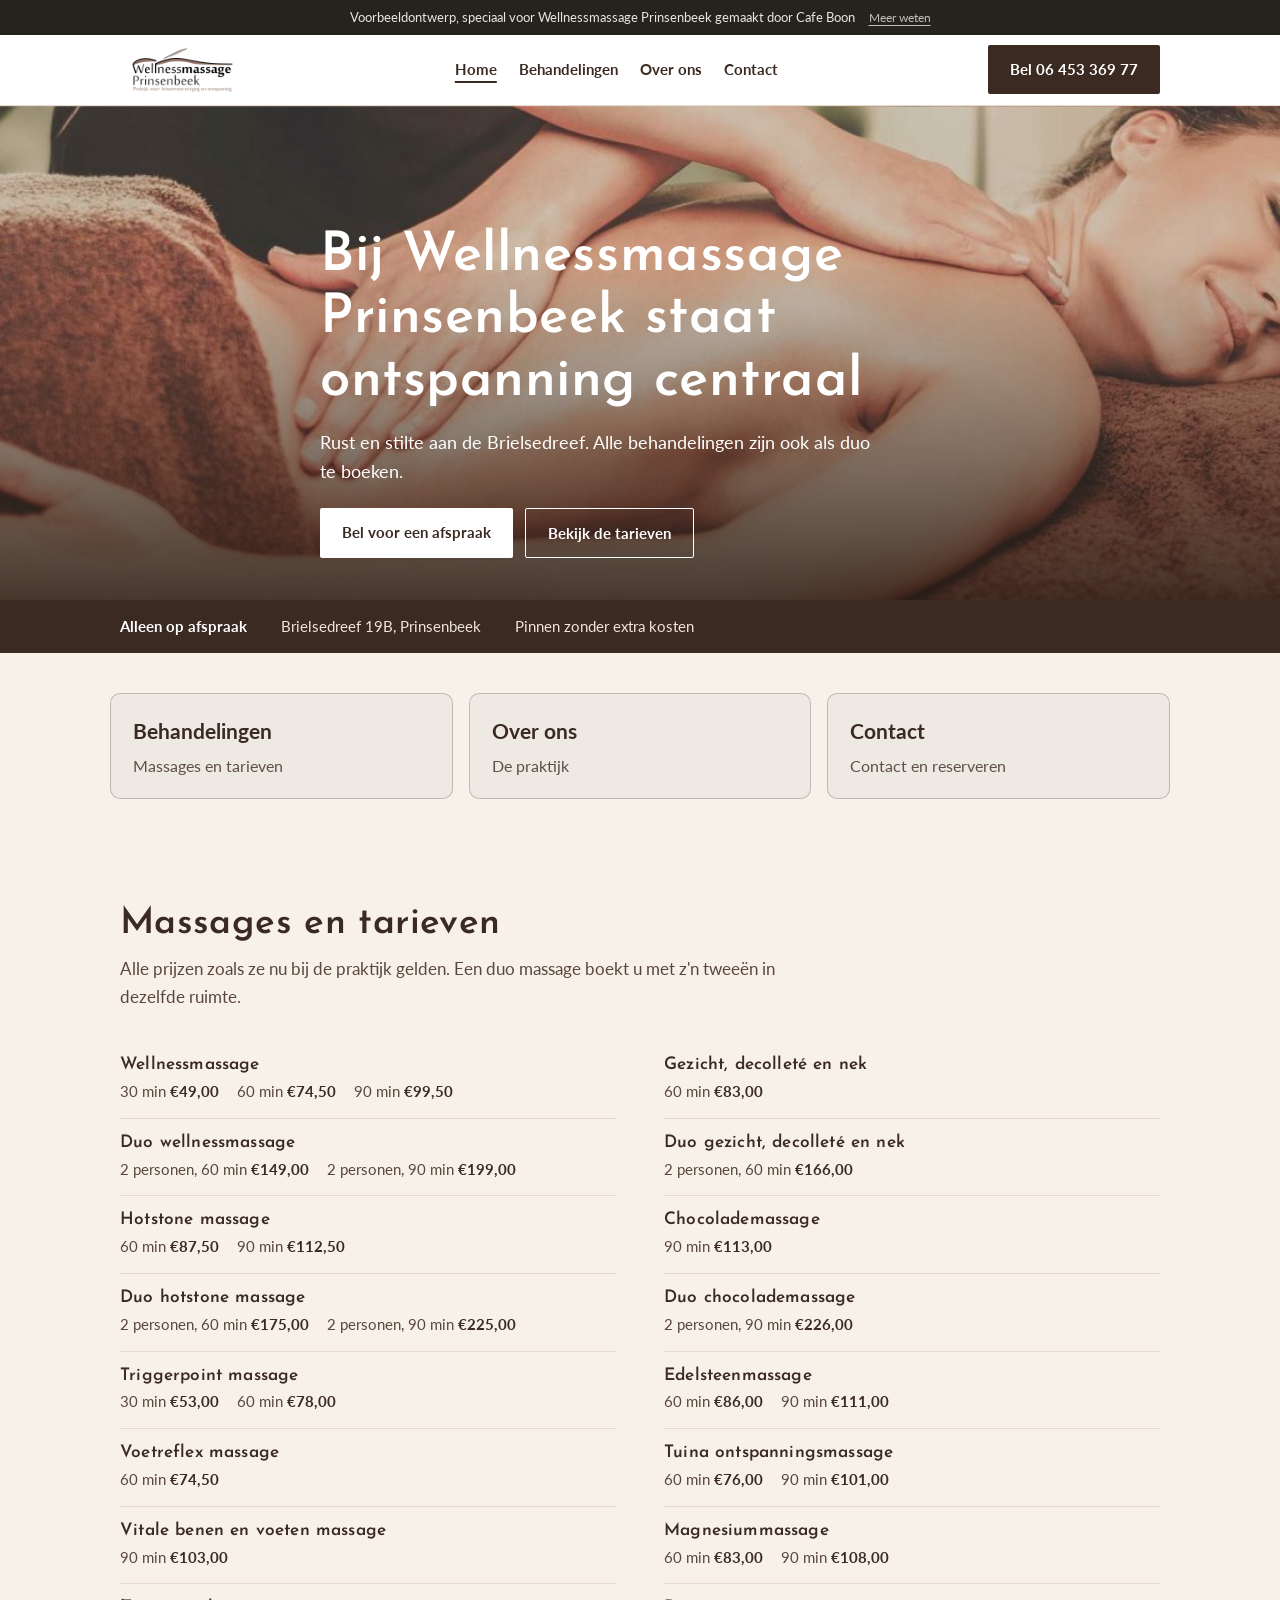
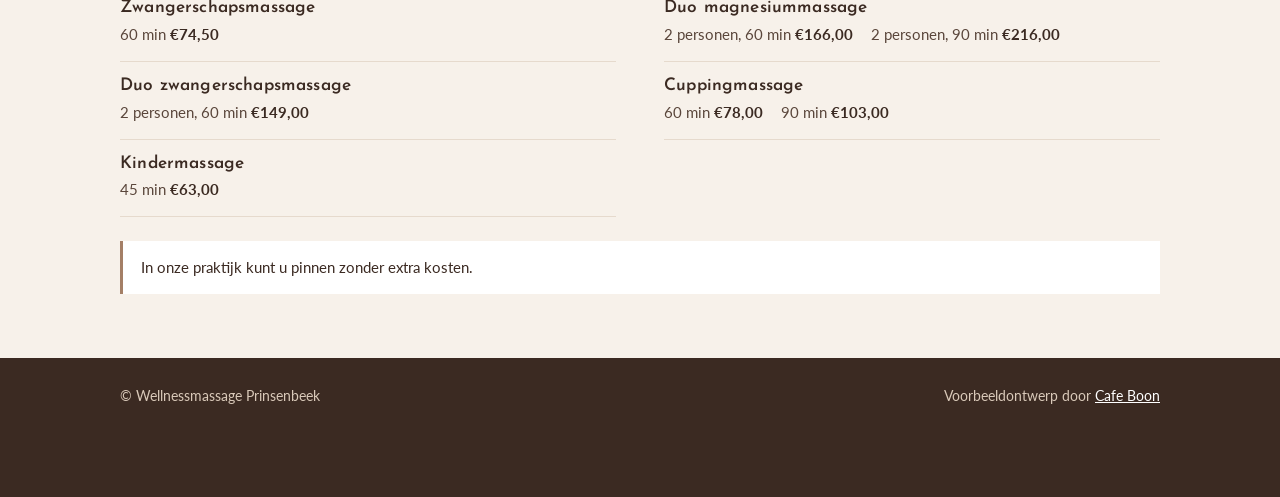
==== commit 9a4a8b33: "Werkende formulieren voor afspraken en aanvragen" ====
--- a/index.html
+++ b/index.html
@@ -11,6 +11,7 @@
 <link href="https://fonts.googleapis.com/css2?family=Josefin+Sans:wght@600;700&family=Lato:wght@400;700&display=swap" rel="stylesheet">
 <link rel="stylesheet" href="style.css">
 </head><body>
+<div class="vb-banner" role="note"><span>Voorbeeldontwerp, speciaal voor Wellnessmassage Prinsenbeek gemaakt door Cafe Boon</span><a href="https://cafeboon.com">Meer weten</a></div>
 <header><div class="wrap"><a href="index.html"><img alt="Wellnessmassage Prinsenbeek" src="images/logo.png"/></a>
 <nav><a aria-current="page" href="index.html">Home</a><a href="aanbod.html">Behandelingen</a><a href="over.html">Over ons</a><a href="contact.html">Contact</a></nav>
 <a class="btn" href="tel:+31645336977">Bel 06 453 369 77</a></div></header>
--- a/style.css
+++ b/style.css
@@ -76,3 +76,31 @@
 .sn-card span{display:block;opacity:.8;font-size:.95em;line-height:1.4}
 .sn-card:hover,.sn-card:focus-visible{border-color:currentColor}
 /* sitenav:end */
+/* voorbeeld-formulier:start */
+@layer sn{.sn-form button.btn{border:0;font:inherit;cursor:pointer;line-height:1.2}}
+.sn-formsec{padding:36px 0 72px}
+.sn-formwrap{max-width:1100px;margin:0 auto;padding:0 20px;box-sizing:border-box}
+.sn-formwrap>h2{margin:0 0 12px}
+.sn-formwrap>.sn-lead,.sn-formwrap>.sn-form,.sn-formwrap>.sn-done{max-width:720px}
+.sn-formwrap .sn-lead{margin:0 0 24px;opacity:.85}
+.sn-form{display:grid;grid-template-columns:1fr 1fr;gap:16px}
+.sn-field{display:flex;flex-direction:column;gap:6px;min-width:0;text-align:left}
+.sn-field.full{grid-column:1/-1}
+.sn-field label{font-size:14px;font-weight:600}
+.sn-field input,.sn-field select,.sn-field textarea{font:inherit;font-size:16px;line-height:1.4;color:inherit;background:rgba(128,128,128,.12);border:1px solid rgba(128,128,128,.55);border-radius:8px;padding:11px 12px;width:100%;box-sizing:border-box;min-width:0;max-width:100%;-webkit-appearance:none;appearance:none}
+.sn-field select{background-image:linear-gradient(45deg,transparent 50%,currentColor 50%),linear-gradient(135deg,currentColor 50%,transparent 50%);background-position:calc(100% - 20px) 50%,calc(100% - 15px) 50%;background-size:5px 5px;background-repeat:no-repeat;padding-right:38px}
+.sn-field select option{color:#111;background:#fff}
+.sn-field textarea{resize:vertical}
+.sn-field input:focus,.sn-field select:focus,.sn-field textarea:focus{outline:2px solid currentColor;outline-offset:1px}
+.sn-done{padding:28px;border:1px solid rgba(128,128,128,.55);border-radius:12px;background:rgba(128,128,128,.1)}
+.sn-done h2{margin:0 0 10px}
+.sn-done p{margin:0}
+.sn-done a{text-decoration:underline;text-underline-offset:3px;font-weight:600}
+.sn-formlink{padding:0 0 56px}
+@media(max-width:640px){.sn-form{grid-template-columns:1fr}.sn-formsec{padding:24px 0 56px}}
+/* voorbeeld-formulier:end */
+/* voorbeeldbanner:start */
+.vb-banner{display:flex;flex-wrap:wrap;justify-content:center;align-items:baseline;gap:2px 14px;padding:8px 16px;background:#26231f;color:#e9e6df;font-size:13px;line-height:1.45;letter-spacing:0;text-transform:none;font-weight:400;text-align:center;position:relative;z-index:1000}
+.vb-banner a{color:inherit;opacity:.8;text-decoration:underline;text-underline-offset:3px;font-size:12px;font-weight:400;white-space:nowrap;letter-spacing:0;text-transform:none}
+.vb-banner a:hover{opacity:1}
+/* voorbeeldbanner:end */
